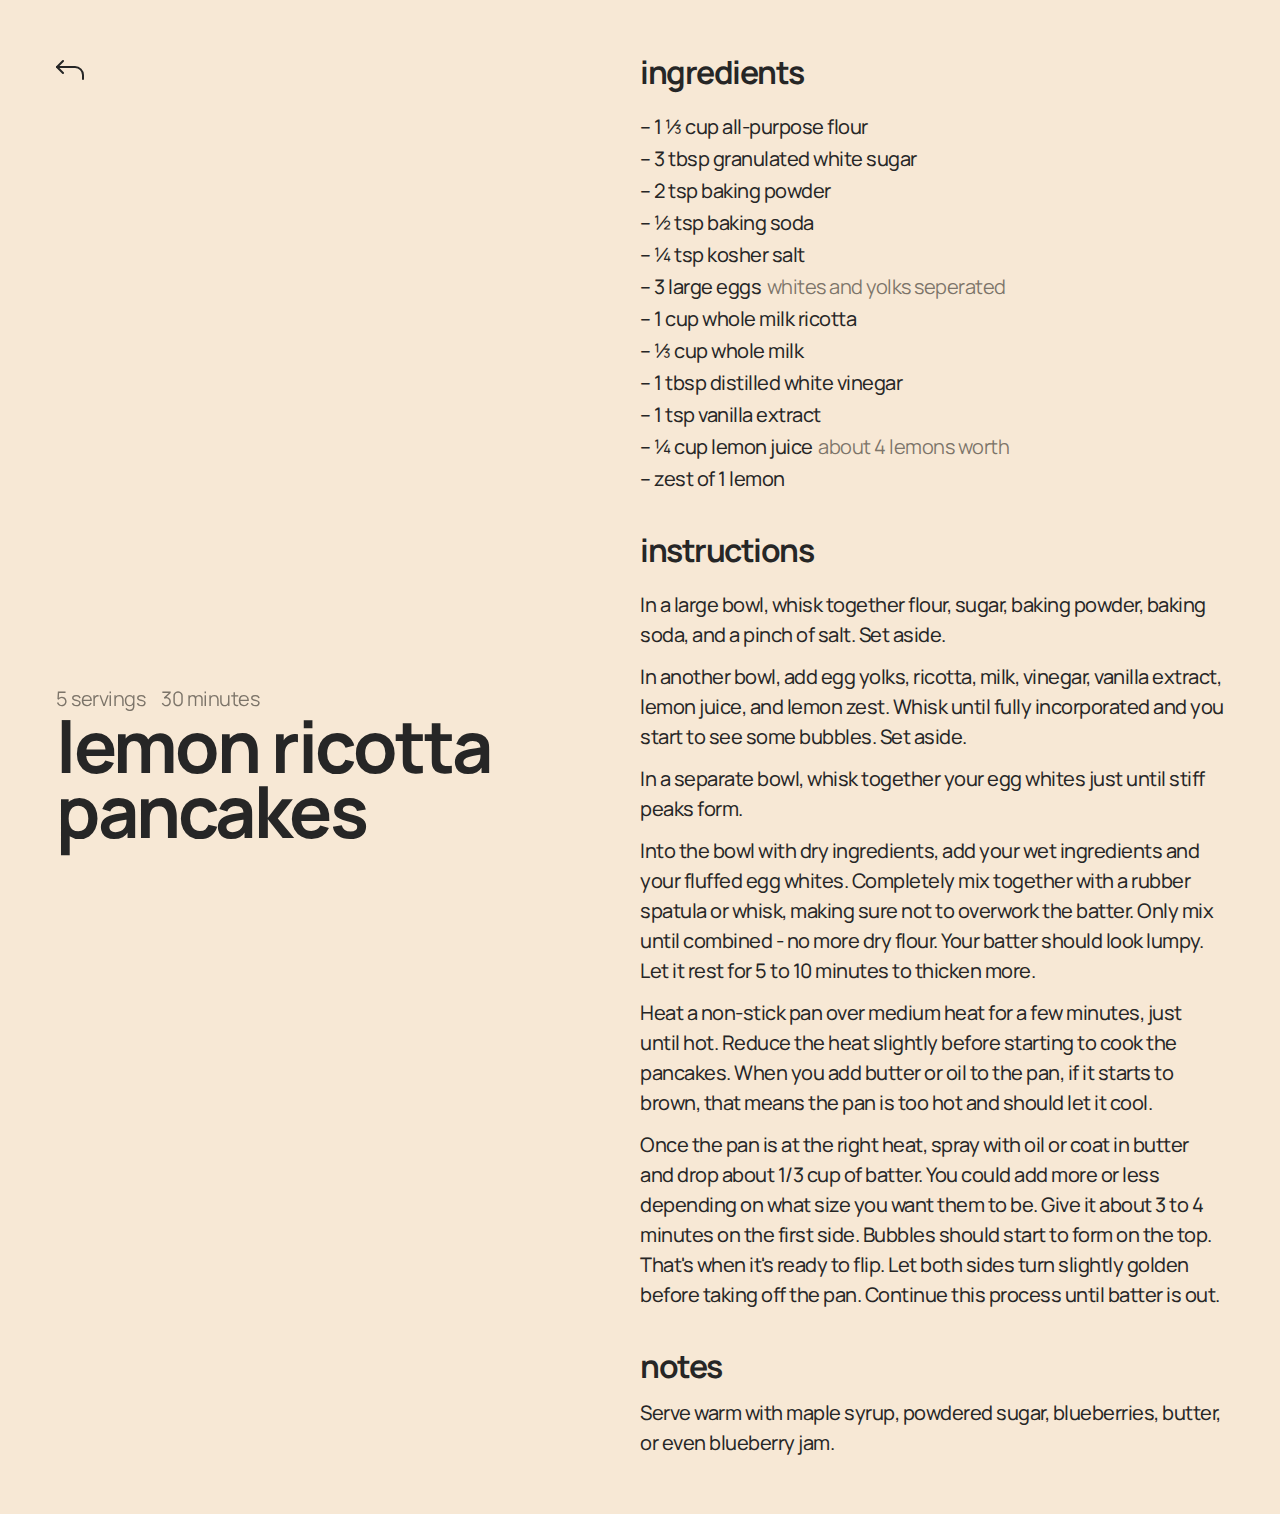
==== breakfasts/ricotta-pancakes.html @ ed819bf7 "updated card hover transitions and added pancakes, adobo chicken, and finished butter chicken" ====
<!DOCTYPE html>
<html lang="en">
    <head>
        <meta charset="utf-8">
        <meta http-equiv="X-UA-Compatible" content="IE=edge">
        <title>lemon ricotta pancakes</title>
        <meta name="viewport" content="width=device-width, initial-scale=1">
        <link rel="stylesheet" href="../resources/css/styles.css">
    </head>
    <body class="detail-page">
        <section class="page-left">
            <a href="../index.html" class="back-to-home">
                <svg width="14" height="14" viewBox="0 0 14 14" fill="none" xmlns="http://www.w3.org/2000/svg">
                    <path d="M3.5 2.5L0.5 5.5L3.5 8.5" stroke-linecap="round" stroke-linejoin="round"/>
                    <path d="M13.5 11.5V9.5C13.5 8.43913 13.0786 7.42172 12.3284 6.67157C11.5783 5.92143 10.5609 5.5 9.5 5.5H0.5" stroke-linecap="round" stroke-linejoin="round"/>
                </svg>
            </a>
            <div class="metadata">
                <ul>
                    <li>5 servings</li>
                    <li>30 minutes</li>
                </ul>
                <h1>lemon ricotta pancakes</h1>
            </div>                
        </section>
        <section class="page-right">
            <div class="ingredients">
                <h2>ingredients</h2>
                <ul>
                    <li>
                        1 1&frasl;3 cup all-purpose flour
                    </li>
                    <li>
                        3 tbsp granulated white sugar
                    </li>
                    <li>
                        2 tsp baking powder
                    </li>
                    <li>
                        1&frasl;2 tsp baking soda
                    </li>
                    <li>
                        1&frasl;4 tsp kosher salt
                    </li>
                    <li>
                        3 large eggs <span class="secondary">whites and yolks seperated</span>
                    </li>
                    <li>
                        1 cup whole milk ricotta
                    </li>
                    <li>
                        1&frasl;3 cup whole milk
                    </li>
                    <li>
                        1 tbsp distilled white vinegar
                    </li>
                    <li>
                        1 tsp vanilla extract
                    </li>
                    <li>
                        1&frasl;4 cup lemon juice <span class="secondary">about 4 lemons worth</span>
                    </li>
                    <li>
                        zest of 1 lemon
                    </li>
                </ul>
            </div>
            <div class="instructions">
                <h2>instructions</h2>
                <p>In a large bowl, whisk together flour, sugar, baking powder, baking soda, and a pinch of salt. Set aside.</p>
                <p>In another bowl, add egg yolks, ricotta, milk, vinegar, vanilla extract, lemon juice, and lemon zest. Whisk until fully incorporated and you start to see some bubbles. Set aside.</p>
                <p>In a separate bowl, whisk together your egg whites just until stiff peaks form.</p>
                <p>Into the bowl with dry ingredients, add your wet ingredients and your fluffed egg whites. Completely mix together with a rubber spatula or whisk, making sure not to overwork the batter. Only mix until combined - no more dry flour. Your batter should look lumpy. Let it rest for 5 to 10 minutes to thicken more.</p>
                <p>Heat a non-stick pan over medium heat for a few minutes, just until hot. Reduce the heat slightly before starting to cook the pancakes. When you add butter or oil to the pan, if it starts to brown, that means the pan is too hot and should let it cool.</p>
                <p>Once the pan is at the right heat, spray with oil or coat in butter and drop about 1/3 cup of batter. You could add more or less depending on what size you want them to be. Give it about 3 to 4 minutes on the first side. Bubbles should start to form on the top. That's when it's ready to flip. Let both sides turn slightly golden before taking off the pan. Continue this process until batter is out.</p>
            </div>
            <div class="notes">
                <h2>notes</h2>
                <p>Serve warm with maple syrup, powdered sugar, blueberries, butter, or even blueberry jam.</p>
            </div>
        </section>
    </body>
</html>
---- resources/css/styles.css ----
@import "reset.css";

@font-face {
    font-family: "Manrope";
    src: url("../Manrope-VariableFont_wght.ttf") format("truetype-variations");
    font-weight: 200 800;
}

html {
    font-size: 10px;
}

body {
    overflow-x: hidden;
    background-color: var(--bg-color);
    font-family: "Manrope";
    font-weight: var(--weight-normal);
    line-height: 150%;
    font-size: 2rem;
    letter-spacing: -.05rem;
    color: var(--text-color);
}
    

.cards {
    display: grid;
    grid-template-columns: repeat(auto-fill, minmax(320px,1fr));
    grid-auto-rows: 230px;
    grid-auto-flow: dense;
    margin: calc(var(--border-width) * -1);
}

.cards li {
    outline: var(--border-width) solid var(--border-color);
    margin: var(--border-width) 0 0 var(--border-width);
    padding: 24px;
    display: flex;
    flex-direction: column;
    justify-content: space-between;
    position: relative;
    transition: color var(--transition-time) ease-in-out;
    transition: background-color var(--transition-time) ease-in-out;
}

.cards li:nth-child(1), .cards li:nth-child(10), .cards li:nth-child(11) {
    grid-column-end: span 2;
}

.cards li:nth-child(4) {
    grid-row-end: span 2;
}

.cards li:nth-child(5) {
    grid-column-end: span 3;
}

.cards li:nth-child(15) {
    grid-column-end: span 4;
}

.cards li:hover {
    background-color: var(--text-color);
    color: var(--bg-color);
    transition: color var(--transition-time) ease-in-out;
    transition: background-color var(--transition-time) ease-in-out;
}

.cards li:hover svg {
    stroke: var(--bg-color);
    transition: stroke var(--transition-time) ease-in-out;
}

.cards li a {
    position: absolute;
    height: 100%;
    width: 100%;
    top: 0;
    left: 0;
    z-index: 1;
}

.cards li svg {
    width: auto;
    height: 20px;
    stroke: var(--text-color);
    transition: stroke var(--transition-time) ease-in-out;
}

.card-top {
    display: flex;
    justify-content: space-between;
}

.card-type {
    line-height: 100%;
    letter-spacing: -.1rem;
    font-size: 2.4rem;
}

.card-name {
    font-weight: var(--weight-medium);
    font-size: 4.2rem;
    letter-spacing: -.15rem;
    line-height: 90%;
}

.detail-page {
    display: flex;
    justify-content: flex-end;
    min-height: calc(100vh - (56px * 2));
    padding: 56px;
}

.detail-page svg {
    stroke: var(--text-color);
    height: 28px;
    width: 28px;
    padding: 8px;
}

.detail-page h1 {
    font-weight: bold;
    font-size: 7.2rem;
    line-height: 90%;
    letter-spacing: -.25rem;
}

.detail-page h2 {
    font-weight: var(--weight-medium);
    font-size: 3.2rem;
    line-height: 100%;
    letter-spacing: -.15rem;
    margin-bottom: 24px;
}

.detail-page h3 {
    margin: 0 0 8px 0;
    font-weight: var(--weight-medium);
}

.metadata ul {
    display: flex;
    color: var(--text-color-secondary);
    font-weight: var(--weight-light);
}

.metadata li:first-of-type {
    margin-right: 16px;
}

.page-left {
    display: flex;
    flex-direction: column;
    justify-content: space-between;
    position: fixed;
    left: 56px;
    top: 56px;
    min-height: calc(100vh - (56px * 2));
    width: calc(50% - 56px - 40px);
}

a.back-to-home {
    display: inline-block;
    margin: -8px 0 0 -8px;
    height: 44px;
}

.page-right {
    width: 50%;
}

.page-right ul {
    list-style-type: "\2013";
    list-style-position: inside;
}

.page-right li {
    margin-bottom: 2px;
}

.page-right .secondary {
    color: var(--text-color-secondary);
    margin-left: 2px;
    font-weight: var(--weight-light);
}

.ingredients, .instructions, .notes {
    margin-bottom: 40px;
}

.page-right div:last-of-type {
    margin-bottom: 0;
}

.page-right p {
    margin-bottom: 12px;
}

.page-right div p:last-of-type {
    margin-bottom: 0;
}

.ingredients div, .instructions div, .notes div {
    margin-bottom: 24px;
}

.notes h2 {
    margin-bottom: 16px;
}

@media screen and (max-width: 1290px) {
    
    .cards li:nth-child(1), .cards li:nth-child(11) {
        grid-column-end: span 2;
    }

    .cards li:nth-child(10), .cards li:nth-child(11), .cards li:nth-child(4), .cards li:nth-child(5) {
        grid-column-end: span 1;
        grid-row-end: span 1;
    }
    
    .cards li:nth-child(2), .cards li:nth-child(10) {
        grid-row-end: span 2;
    }
    
    .cards li:nth-child(6), .cards li:nth-child(12) {
        grid-column-end: span 2;
    }
    
    .cards li:nth-child(15) {
        grid-column-end: span 3;
    }

}

@media screen and (max-width: 975px) {

    .cards li:nth-child(11), .cards li:nth-child(2), .cards li:nth-child(6), .cards li:nth-child(12), .cards li:nth-child(10) {
        grid-column-end: span 1;
        grid-row-end: span 1;
    }

    .cards li:nth-child(5), .cards li:nth-child(7) {
        grid-row-end: span 2;
    }

    .cards li:nth-child(15) {
        grid-column-end: span 2;
    }

}

@media screen and (max-width: 900px) {
    
    .detail-page, .page-left {
        display: block;
    }

    .page-left {
        position: relative;
        margin-bottom: 24px;
    }

    .page-left, .page-right {
        width: 100%;
        left: 0;
        top: 0;
        min-height: auto;
    }

    .metadata {
        margin-top: 40px;
    }

}

@media screen and (max-width: 650px) {
    .cards li:nth-child(1), .cards li:nth-child(5), .cards li:nth-child(7), .cards li:nth-child(15) {
        grid-column-end: span 1;
        grid-row-end: span 1;
    }
}

:root {
    --bg-color: #f7e8d5;
    --border-color: #262626;
    --text-color: var(--border-color);
    --text-color-secondary: #7c7469;
    --transition-time: .1s;
    --border-width: 2px;
    --weight-bold: 777;
    --weight-medium: 666;
    --weight-normal: 444;
    --weight-light: 375;
}
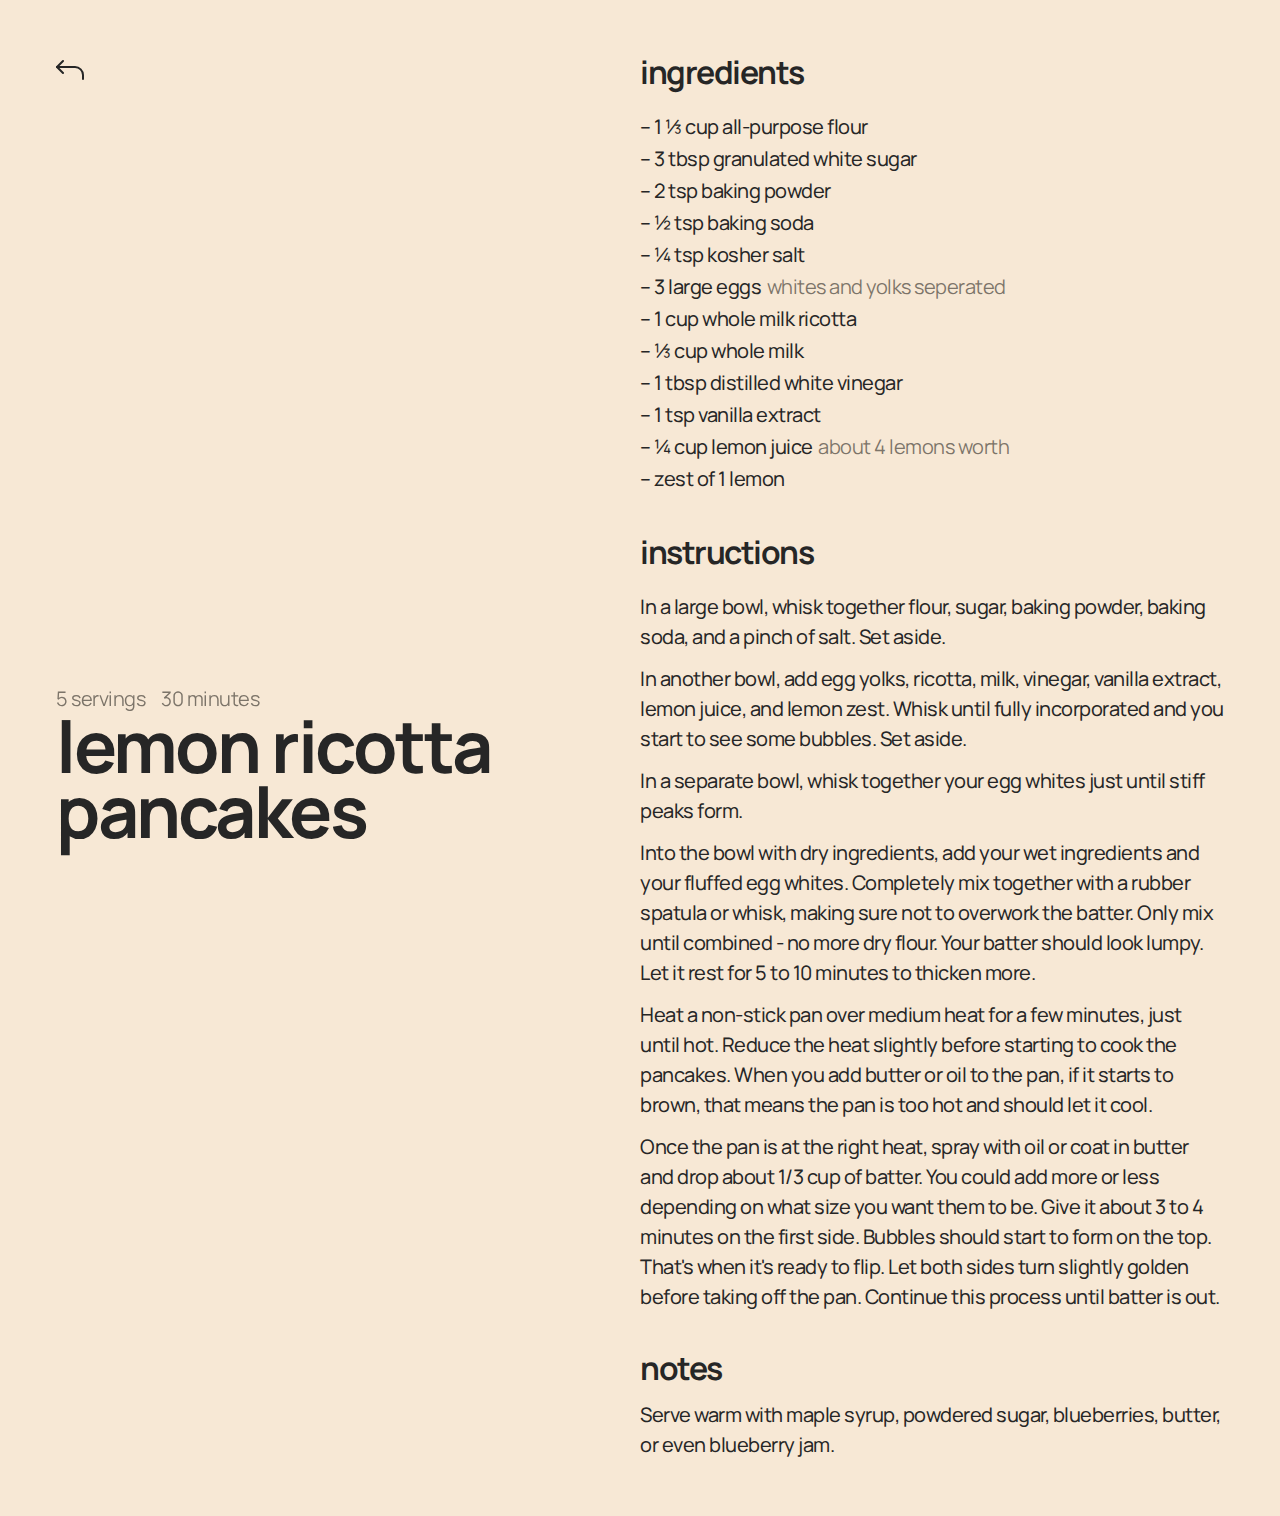
==== commit 7187c461: "added basil pesto page and updated page-right to sit at the bottom if page is too short" ====
--- a/breakfasts/ricotta-pancakes.html
+++ b/breakfasts/ricotta-pancakes.html
@@ -1,3 +1,7 @@
+<!--
+    adapted from: 
+    https://www.moribyan.com/lemon-ricotta-pancakes/ 
+-->
 <!DOCTYPE html>
 <html lang="en">
     <head>
@@ -6,10 +10,11 @@
         <title>lemon ricotta pancakes</title>
         <meta name="viewport" content="width=device-width, initial-scale=1">
         <link rel="stylesheet" href="../resources/css/styles.css">
+        <link rel="icon" type="image/svg+xml" href="../resources/favicon.svg"/>
     </head>
     <body class="detail-page">
         <section class="page-left">
-            <a href="../index.html" class="back-to-home">
+            <a href="../index" class="back-to-home">
                 <svg width="14" height="14" viewBox="0 0 14 14" fill="none" xmlns="http://www.w3.org/2000/svg">
                     <path d="M3.5 2.5L0.5 5.5L3.5 8.5" stroke-linecap="round" stroke-linejoin="round"/>
                     <path d="M13.5 11.5V9.5C13.5 8.43913 13.0786 7.42172 12.3284 6.67157C11.5783 5.92143 10.5609 5.5 9.5 5.5H0.5" stroke-linecap="round" stroke-linejoin="round"/>
--- a/resources/css/styles.css
+++ b/resources/css/styles.css
@@ -167,6 +167,10 @@
 
 .page-right {
     width: 50%;
+    min-height: 100%;
+    display: flex;
+    flex-direction: column;
+    justify-content: flex-end;
 }
 
 .page-right ul {
